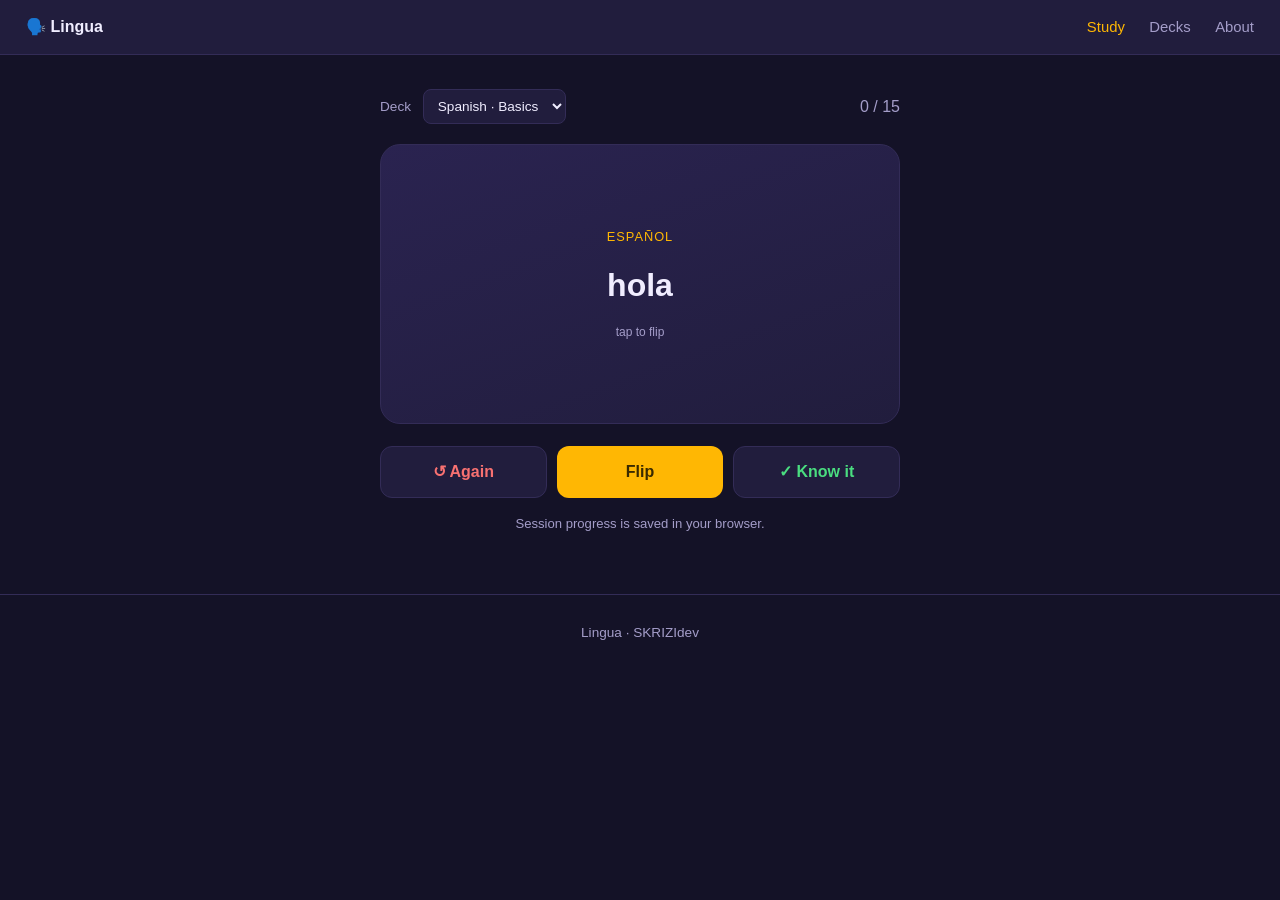
==== index.html @ bfedfda0 "feat: lingua-flashcards — initial site" ====
<!DOCTYPE html>
<html lang="en">
<head>
<meta charset="UTF-8">
<meta name="viewport" content="width=device-width, initial-scale=1.0">
<title>Lingua — Flashcards for Language Learning</title>
<link rel="stylesheet" href="css/style.css">
</head>
<body>
<header class="topbar">
  <a class="brand" href="index.html">🗣️ Lingua</a>
  <nav>
    <a href="index.html" class="active">Study</a>
    <a href="decks.html">Decks</a>
    <a href="about.html">About</a>
  </nav>
</header>
<main class="study">
  <div class="deckbar">
    <label>Deck
      <select id="deck"></select>
    </label>
    <span class="counter" id="counter">0 / 0</span>
  </div>

  <div class="card" id="card">
    <div class="inner">
      <div class="face front"><span class="lang" id="frontLang"></span><p id="front">Pick a deck to begin</p><small>tap to flip</small></div>
      <div class="face back"><span class="lang">English</span><p id="back"></p><small>tap to flip</small></div>
    </div>
  </div>

  <div class="controls">
    <button class="btn again" onclick="grade(false)">↺ Again</button>
    <button class="btn flip" onclick="flip()">Flip</button>
    <button class="btn know" onclick="grade(true)">✓ Know it</button>
  </div>
  <p class="hint">Session progress is saved in your browser.</p>
</main>
<footer class="foot">Lingua · SKRIZIdev</footer>
<script src="js/data.js"></script>
<script src="js/study.js"></script>
</body>
</html>
---- css/style.css ----
:root{
  --bg:#141227; --panel:#211d3d; --line:#332c57; --txt:#f0edff; --muted:#a49dc9;
  --accent:#ffb703; --green:#4ade80; --red:#f87171;
}
*{box-sizing:border-box;margin:0;padding:0}
body{font-family:-apple-system,BlinkMacSystemFont,"Segoe UI",Roboto,sans-serif;background:var(--bg);color:var(--txt);line-height:1.5}
a{color:inherit;text-decoration:none}
.topbar{display:flex;align-items:center;justify-content:space-between;padding:15px 26px;background:var(--panel);border-bottom:1px solid var(--line);position:sticky;top:0;z-index:10}
.brand{font-weight:700}
nav a{color:var(--muted);margin-left:20px;font-size:.93rem}
nav a:hover,nav a.active{color:var(--accent)}
.study{max-width:560px;margin:0 auto;padding:34px 20px 60px}
.deckbar{display:flex;justify-content:space-between;align-items:center;margin-bottom:20px}
label{color:var(--muted);font-size:.85rem}
select{font:inherit;margin-left:8px;background:var(--panel);color:var(--txt);border:1px solid var(--line);border-radius:8px;padding:8px 10px}
.counter{color:var(--muted);font-variant-numeric:tabular-nums}
.card{perspective:1200px;cursor:pointer;height:280px;margin-bottom:22px}
.inner{position:relative;width:100%;height:100%;transition:transform .5s;transform-style:preserve-3d}
.card.flipped .inner{transform:rotateY(180deg)}
.face{position:absolute;inset:0;backface-visibility:hidden;border-radius:20px;border:1px solid var(--line);display:flex;flex-direction:column;align-items:center;justify-content:center;gap:14px;padding:24px;text-align:center}
.front{background:linear-gradient(160deg,#2a2350,#211d3d)}
.back{background:linear-gradient(160deg,#3a2f1a,#2b2410);transform:rotateY(180deg)}
.face p{font-size:2rem;font-weight:700}
.lang{color:var(--accent);font-size:.8rem;letter-spacing:1px;text-transform:uppercase}
.face small{color:var(--muted);font-size:.75rem}
.controls{display:grid;grid-template-columns:1fr 1fr 1fr;gap:10px}
.btn{font:inherit;padding:13px;border-radius:12px;border:1px solid var(--line);background:var(--panel);color:var(--txt);cursor:pointer;font-weight:600}
.btn:hover{filter:brightness(1.1)}
.btn.flip{background:var(--accent);color:#3a2a00;border:none}
.btn.know{color:var(--green)} .btn.again{color:var(--red)}
.hint{color:var(--muted);font-size:.82rem;text-align:center;margin-top:16px}
.wrap{max-width:640px;margin:0 auto;padding:34px 20px 60px}
.page-title{font-size:1.8rem;margin-bottom:20px}
.deck-list{display:flex;flex-direction:column;gap:12px}
.deck-row{background:var(--panel);border:1px solid var(--line);border-radius:14px;padding:18px 20px}
.deck-row h3{margin-bottom:8px}
.deck-row .bar{height:8px;background:var(--bg);border-radius:5px;overflow:hidden;margin:8px 0 6px}
.deck-row .bar div{height:100%;background:linear-gradient(90deg,var(--accent),var(--green))}
.deck-row small{color:var(--muted)}
.prose{color:var(--muted)} .prose h3{color:var(--txt);margin:16px 0 8px} .prose ul{margin-left:20px} .prose b{color:var(--txt)}
.foot{text-align:center;color:var(--muted);padding:28px;font-size:.85rem;border-top:1px solid var(--line)}
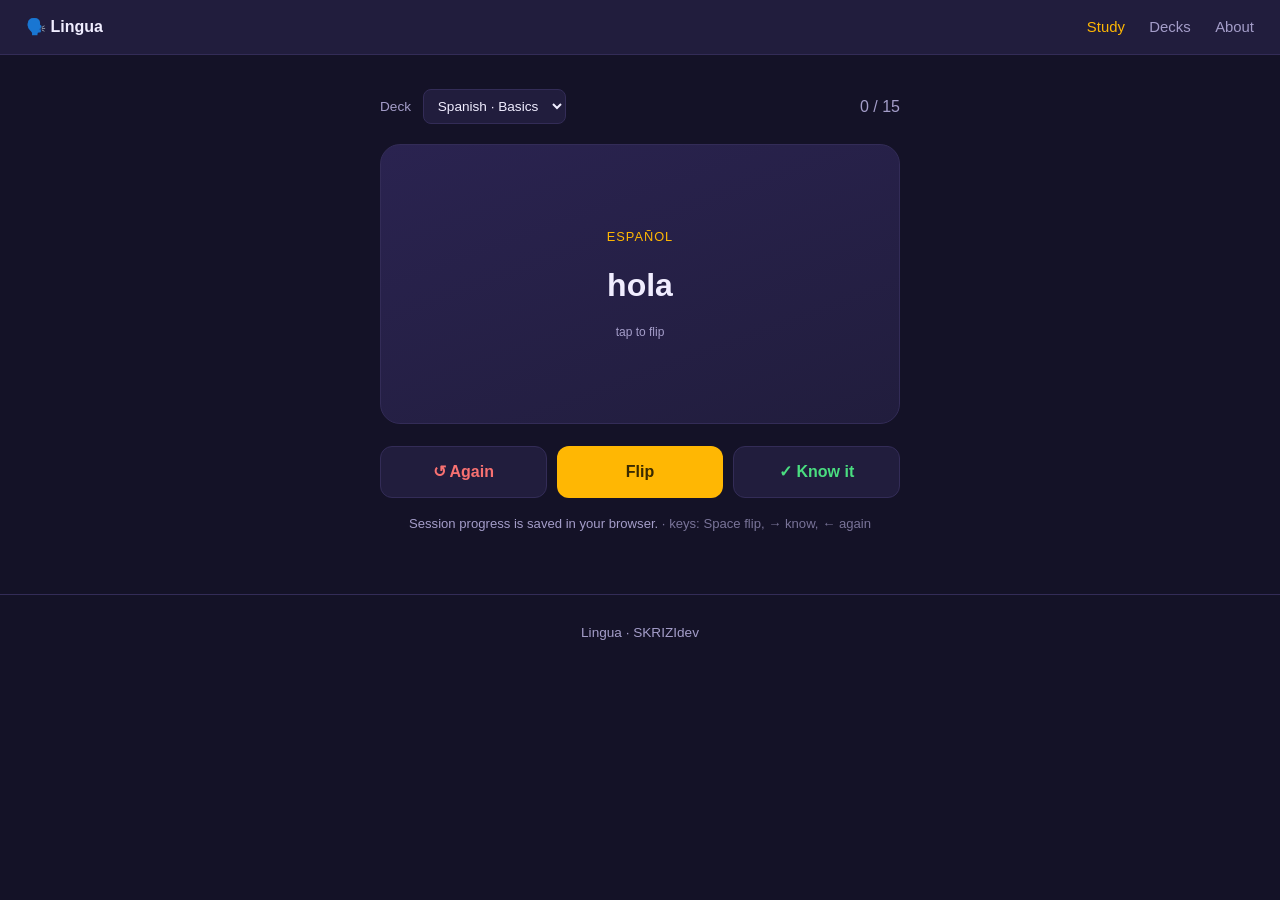
==== commit 6a8ebf5d: "enhance: custom reset modal, keyboard shortcuts, deck-complete toast, animations" ====
--- a/index.html
+++ b/index.html
@@ -39,6 +39,7 @@
 </main>
 <footer class="foot">Lingua · SKRIZIdev</footer>
 <script src="js/data.js"></script>
+<script src="js/ui.js"></script>
 <script src="js/study.js"></script>
 </body>
 </html>
--- a/css/style.css
+++ b/css/style.css
@@ -39,3 +39,16 @@
 .deck-row small{color:var(--muted)}
 .prose{color:var(--muted)} .prose h3{color:var(--txt);margin:16px 0 8px} .prose ul{margin-left:20px} .prose b{color:var(--txt)}
 .foot{text-align:center;color:var(--muted);padding:28px;font-size:.85rem;border-top:1px solid var(--line)}
+
+/* ---- enhancements: animations, hints ---- */
+@keyframes riseIn{from{opacity:0;transform:translateY(18px)}to{opacity:1;transform:none}}
+@keyframes cardSwap{from{opacity:0;transform:translateY(14px) scale(.98)}to{opacity:1;transform:none}}
+.study>*{opacity:0;animation:riseIn .5s ease both}
+.study>*:nth-child(2){animation-delay:.08s}.study>*:nth-child(3){animation-delay:.16s}.study>*:nth-child(4){animation-delay:.24s}
+.card:not(.flipped) .inner{animation:cardSwap .3s ease}
+.btn{transition:transform .1s,filter .15s}.btn:active{transform:scale(.94)}
+.controls .btn:hover{transform:translateY(-2px)}
+.deck-row{opacity:0;animation:riseIn .5s ease both}
+.deck-row:nth-child(2){animation-delay:.1s}.deck-row:nth-child(3){animation-delay:.2s}
+.deck-row .bar div{transition:width .6s cubic-bezier(.2,.9,.3,1)}
+.hint::after{content:' · keys: Space flip, → know, ← again';opacity:.7}
